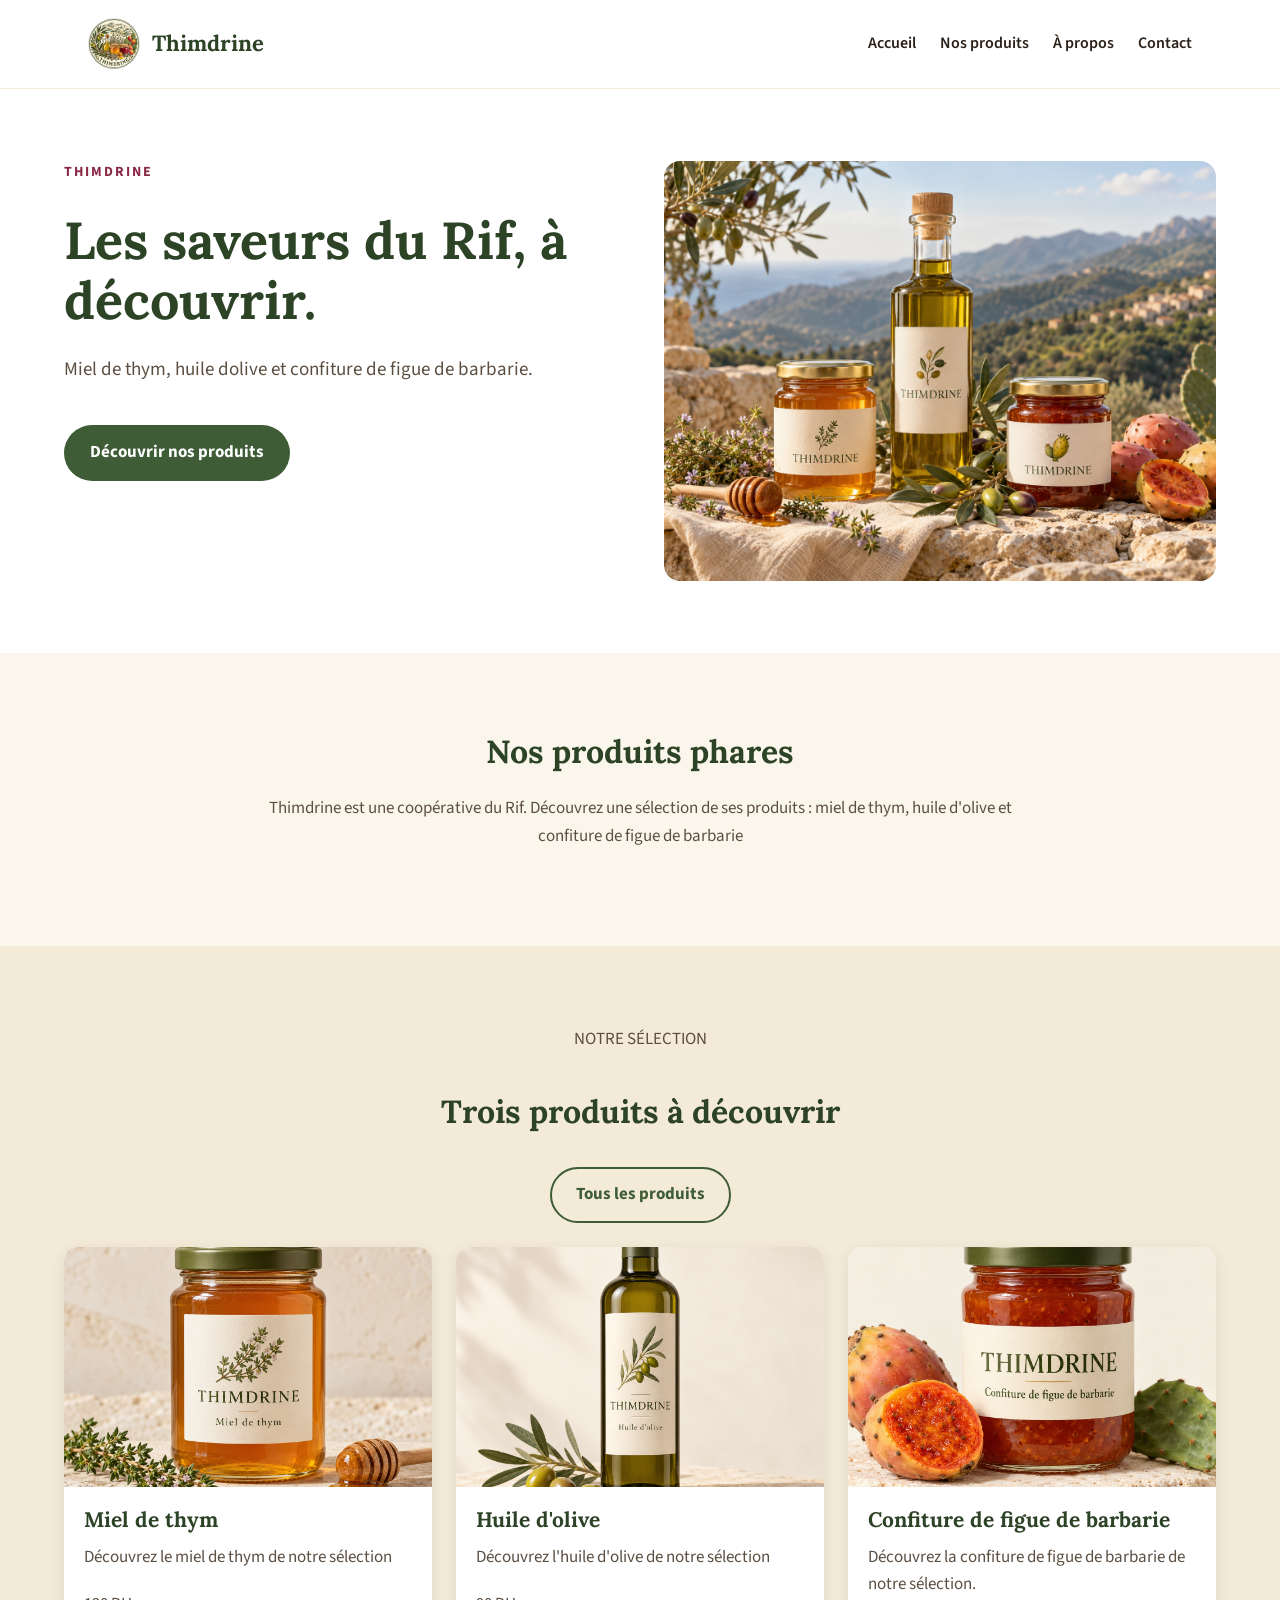
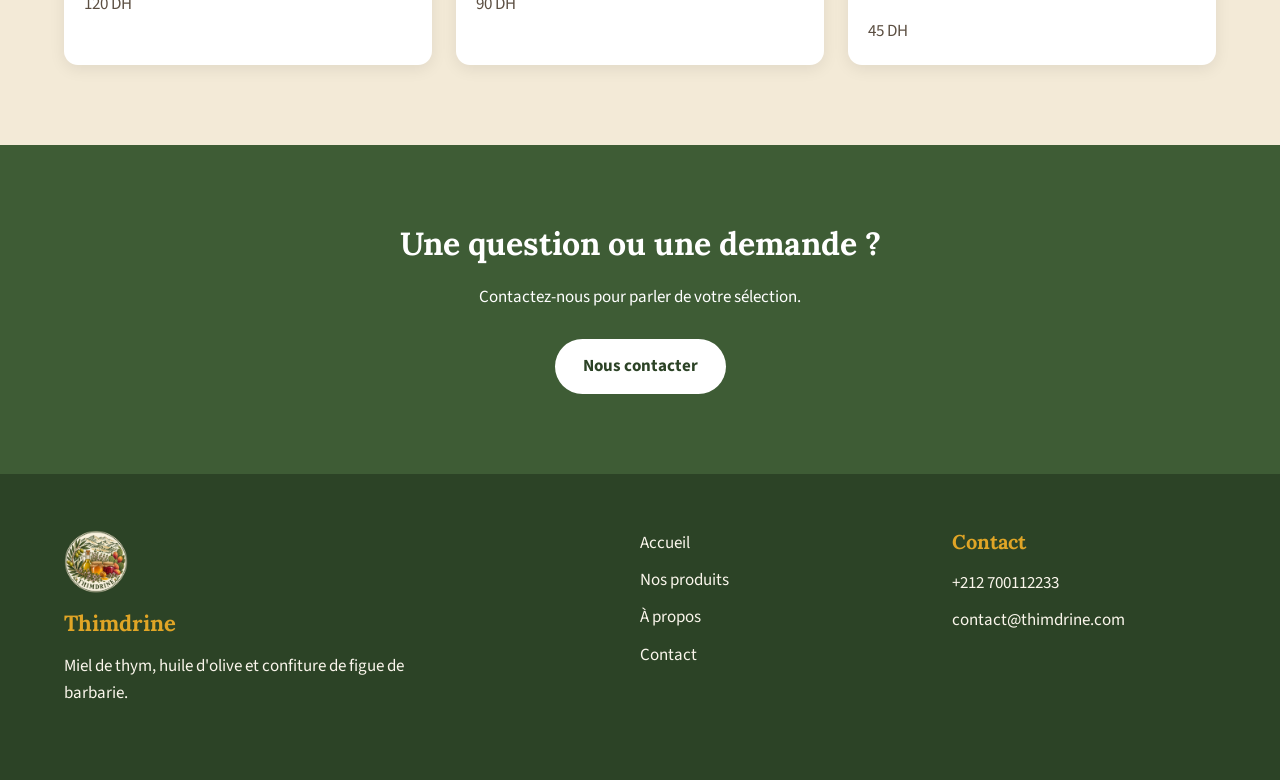
==== index.html @ eb9370e1 "Thimdrine website" ====
<!DOCTYPE html>
<html lang="fr">
<head>
  <meta charset="UTF-8">
  <meta name="viewport" content="width=device-width, initial-scale=1.0">
  <link rel="stylesheet" href="css/style.css">
  <title>Thimdrine - Accueil</title>
</head>

<body>

<header> 
<nav>
    <a href="index.html">
      <img src="images/logo.png" alt="Logo Thimdrine">
      <span>Thimdrine</span>
    </a>
    
    <ul>

  <li><a href="index.html">Accueil</a></li>
  <li><a href="produits.html">Nos produits</a></li>
  <li><a href="apropos.html">À propos</a></li>
  <li><a href="contact.html">Contact</a></li>
    </ul>

</nav>
</header>
<main>
<section class="hero">
    <p>THIMDRINE</p>
    <h1>Les saveurs du Rif, à découvrir.</h1>
    <p>Miel de thym, huile dolive et confiture de figue de barbarie.</p>
    <a href="produits.html">Découvrir nos produits</a>
    <img src="images/hero.png"  alt="Photo des produits de Thimdrine"> 
</section>      

<section class="products-intro">
  <h2>Nos produits phares</h2>
  <p> Thimdrine est une coopérative du Rif. Découvrez une sélection de ses produits : miel de thym, huile d'olive et confiture de figue de barbarie</p>
</section>

<section class="featured-products">
  <p>NOTRE SÉLECTION</p>
  <h2>Trois produits à découvrir</h2>
  <a href="produits.html">Tous les produits</a>
  <div class="product-card">
    <img src="images/miel.png" alt="Miel de thym Thimdrine">
    <h3>Miel de thym</h3>
    <p>Découvrez le miel de thym de notre sélection</p>
    <p>120 DH</p>
  </div>
  <div class="product-card">
    <img src="images/huile.png" alt="huile Thimdrine">
      <h3>Huile d'olive</h3>
      <p>Découvrez l'huile d'olive de notre sélection</p>
      <p>90 DH</p>
  </div>
  <div class="product-card">
    <img src="images/confiture.png" alt="confiture Thimdrine">
    <h3>Confiture de figue de barbarie</h3>
    <p>Découvrez la confiture de figue de barbarie de notre sélection.</p>
    <p>45 DH </p>
  </div>
</section>
<section class="contact-cta">
  <h2>Une question ou une demande ?</h2>
  <p>Contactez-nous pour parler de votre sélection.</p>
      <a href="contact.html">Nous contacter</a>
</section>

</main>
<footer>
  <div class="footer-brand">
    <img src="images/logo.png" alt="logo Thimdrine">
    <span>Thimdrine</span>
    <p>Miel de thym, huile d'olive et confiture de figue de barbarie.</p>
  </div>
  <div class="footer-nav">
    <nav>
      <ul>
        <li><a href="index.html">Accueil</a></li>
        <li><a href="produits.html">Nos produits</a></li>
        <li><a href="apropos.html">À propos</a></li>
        <li><a href="contact.html">Contact</a></li>


      </ul>

    </nav>

  </div>
  <div class="footer-contact">
    <h3>Contact</h3>
    <p>+212 700112233</p>
    <p>contact@thimdrine.com</p>

  </div>
</footer>
</body>
</html>
---- css/style.css ----
@import url('https://fonts.googleapis.com/css2?family=Lora:wght@400;500;600;700&family=Source+Sans+3:wght@400;500;600;700&display=swap');

:root {
  --couleur-thym: #3E5C35;
  --couleur-thym-fonce: #2C4326;
  --couleur-miel: #E0A526;
  --couleur-figue: #8A2846;
  --couleur-lin: #FBF6EC;
  --couleur-sable: #F3EAD7;
  --couleur-terre: #2B2118;
  --couleur-terre-douce: #5C4F42;
  --couleur-blanc: #FFFFFF;
}

* {
  margin: 0;
  padding: 0;
  box-sizing: border-box;
}

body {
  font-family: 'Source Sans 3', Arial, sans-serif;
  font-size: 17px;
  line-height: 1.6;
  color: var(--couleur-terre);
  background-color: var(--couleur-lin);
}

h1,
h2,
h3 {
  font-family: 'Lora', Georgia, serif;
  line-height: 1.2;
  color: var(--couleur-thym-fonce);
}

h1 {
  font-size: 48px;
}

h2 {
  font-size: 32px;
}

h3 {
  font-size: 21px;
}

p {
  margin-bottom: 16px;
}

a {
  color: var(--couleur-thym);
  text-decoration: none;
}

a:hover {
  color: var(--couleur-thym-fonce);
}

img {
  display: block;
  max-width: 100%;
  height: auto;
}

header {
  background-color: var(--couleur-blanc);
  border-bottom: 1px solid var(--couleur-sable);
}

header nav {
  max-width: 1152px;
  margin: 0 auto;
  padding: 16px 24px;
  display: flex;
  justify-content: space-between;
  align-items: center;
  gap: 32px;
  min-height: 88px;
}

header nav > a {
  display: flex;
  align-items: center;
  gap: 12px;
  color: var(--couleur-thym-fonce);
  font-family: 'Lora', Georgia, serif;
  font-size: 22px;
  font-weight: 700;
  white-space: nowrap;
}

header nav > a img {
  width: 52px;
  height: 52px;
  object-fit: contain;
}

header nav ul {
  display: flex;
  align-items: center;
  flex-wrap: wrap;
  gap: 24px;
  list-style: none;
}

header nav ul a {
  color: var(--couleur-terre);
  font-size: 16px;
  font-weight: 600;
  padding: 8px 0;
  transition: color 0.2s ease;
}

header nav ul a:hover {
  color: var(--couleur-thym);
}

.hero {
  display: grid;
  grid-template-columns: minmax(0, 1fr) minmax(0, 1fr);
  align-items: center;
  align-content: center;
  column-gap: 48px;
  row-gap: 12px;
  padding: 72px max(24px, calc((100% - 1152px) / 2));
  background-color: var(--couleur-blanc);
  min-height: 560px;
}

.hero > :not(img):not(.hero-image):not(.hero-content) {
  grid-column: 1;
}

.hero > img,
.hero > .hero-image {
  grid-column: 2;
  grid-row: 1 / span 6;
  align-self: center;
}

.hero > .hero-content {
  grid-column: 1 / -1;
  display: grid;
  grid-template-columns: 1fr 1fr;
  align-items: center;
  gap: 48px;
}

.hero > p:first-of-type,
.hero .hero-text > p:first-of-type {
  color: var(--couleur-figue);
  font-size: 14px;
  font-weight: 700;
  letter-spacing: 2px;
  text-transform: uppercase;
}

.hero h1 {
  max-width: 600px;
  font-size: 52px;
  line-height: 1.15;
  margin-bottom: 12px;
}

.hero p:not(:first-of-type),
.hero .hero-text p:not(:first-of-type) {
  max-width: 510px;
  font-size: 19px;
  color: var(--couleur-terre-douce);
}

.hero a {
  display: inline-block;
  justify-self: start;
  width: fit-content;
  padding: 14px 26px;
  margin-top: 12px;
  border-radius: 30px;
  background-color: var(--couleur-thym);
  color: var(--couleur-blanc);
  font-weight: 700;
  text-align: center;
  transition: background-color 0.2s ease;
}

.hero a:hover {
  background-color: var(--couleur-thym-fonce);
}

.hero > img,
.hero .hero-image img {
  width: 100%;
  height: 420px;
  object-fit: cover;
  border-radius: 16px;
}

main > .hero + section {
  padding: 80px 24px;
  background-color: var(--couleur-lin);
  text-align: center;
}

main > .hero + section > * {
  max-width: 800px;
  margin-left: auto;
  margin-right: auto;
}

main > .hero + section h2 {
  margin-bottom: 24px;
}

main > .hero + section p {
  color: var(--couleur-terre-douce);
}

main > .hero + section a {
  display: inline-block;
  margin-top: 12px;
  font-weight: 700;
}

main > .hero + section + section {
  display: grid;
  grid-template-columns: repeat(3, minmax(0, 1fr));
  gap: 24px;
  padding: 80px max(24px, calc((100% - 1152px) / 2));
  background-color: var(--couleur-sable);
}

main > .hero + section + section > :not(article):not(.product-card):not(.produit-card):not(.card):not(.carte) {
  grid-column: 1 / -1;
}

main > .hero + section + section > h2,
main > .hero + section + section > p {
  text-align: center;
}

main > .hero + section + section h2 {
  margin-bottom: 12px;
}

main > .hero + section + section > p {
  color: var(--couleur-terre-douce);
}

.product-grid,
.products-grid,
.products-list,
.cartes,
.cards,
.product-cards {
  display: grid;
  grid-template-columns: repeat(3, minmax(0, 1fr));
  gap: 24px;
}

.product-card,
.produit-card,
.card,
.carte,
main > .hero + section + section article {
  background-color: var(--couleur-blanc);
  border-radius: 14px;
  overflow: hidden;
  box-shadow: 0 4px 16px rgba(0, 0, 0, 0.08);
  transition: transform 0.2s ease;
}

.product-card:hover,
.produit-card:hover,
.card:hover,
.carte:hover,
main > .hero + section + section article:hover {
  transform: translateY(-4px);
}

.product-card img,
.produit-card img,
.card img,
.carte img,
main > .hero + section + section article img {
  width: 100%;
  height: 240px;
  object-fit: cover;
}

.product-card h3,
.produit-card h3,
.card h3,
.carte h3,
main > .hero + section + section article h3 {
  margin: 20px 20px 12px;
}

.product-card p,
.produit-card p,
.card p,
.carte p,
main > .hero + section + section article p {
  margin: 0 20px 20px;
  color: var(--couleur-terre-douce);
}

.product-card a,
.produit-card a,
.card a,
.carte a,
main > .hero + section + section article a {
  display: inline-block;
  margin: 0 20px 24px;
  font-weight: 700;
}

main > .hero + section + section > a {
  justify-self: center;
  display: inline-block;
  padding: 12px 24px;
  border: 2px solid var(--couleur-thym);
  border-radius: 30px;
  font-weight: 700;
}

main > .hero + section + section > a:hover {
  background-color: var(--couleur-thym);
  color: var(--couleur-blanc);
}

.contact-cta,
main > .hero + section + section + section {
  padding: 80px 24px;
  background-color: var(--couleur-thym);
  color: var(--couleur-blanc);
  text-align: center;
}

.contact-cta h2,
main > .hero + section + section + section h2 {
  color: var(--couleur-blanc);
  margin-bottom: 20px;
}

.contact-cta p,
main > .hero + section + section + section p {
  max-width: 600px;
  margin: 0 auto 28px;
}

.contact-cta a,
main > .hero + section + section + section > a {
  display: inline-block;
  padding: 14px 28px;
  background-color: var(--couleur-blanc);
  color: var(--couleur-thym-fonce);
  border-radius: 30px;
  font-weight: 700;
}

.contact-cta a:hover,
main > .hero + section + section + section > a:hover {
  background-color: var(--couleur-sable);
}

footer {
  display: grid;
  grid-template-columns: 2fr 1fr 1fr;
  gap: 48px;
  padding: 56px max(24px, calc((100% - 1152px) / 2));
  background-color: var(--couleur-thym-fonce);
  color: var(--couleur-lin);
}

footer h2,
footer h3 {
  color: var(--couleur-miel);
  font-size: 20px;
  margin-bottom: 16px;
}

.footer-brand img {
  width: 64px;
  height: 64px;
  object-fit: contain;
  margin-bottom: 12px;
}

.footer-brand span {
  display: block;
  font-family: 'Lora', Georgia, serif;
  font-size: 22px;
  font-weight: 700;
  color: var(--couleur-miel);
  margin-bottom: 12px;
}

.footer-brand p {
  max-width: 350px;
  color: var(--couleur-lin);
}

.footer-nav ul {
  list-style: none;
}

.footer-nav li {
  margin-bottom: 10px;
}

footer a {
  color: var(--couleur-lin);
}

footer a:hover {
  color: var(--couleur-miel);
}

.footer-contact p {
  margin-bottom: 10px;
  overflow-wrap: anywhere;
}

@media (max-width: 900px) {
  header nav {
    gap: 20px;
  }

  header nav ul {
    gap: 14px;
  }

  .hero {
    column-gap: 28px;
  }

  .hero h1 {
    font-size: 40px;
  }

  .hero > img,
  .hero .hero-image img {
    height: 340px;
  }

  main > .hero + section + section,
  .product-grid,
  .products-grid,
  .products-list,
  .cartes,
  .cards,
  .product-cards {
    grid-template-columns: repeat(2, minmax(0, 1fr));
  }

  footer {
    grid-template-columns: repeat(2, 1fr);
  }
}

@media (max-width: 600px) {
  body {
    font-size: 16px;
  }

  header nav {
    flex-direction: column;
    gap: 16px;
    padding: 16px;
  }

  header nav ul {
    justify-content: center;
    gap: 12px 18px;
  }

  header nav ul a {
    font-size: 14px;
  }

  .hero {
    grid-template-columns: 1fr;
    padding: 48px 20px;
    row-gap: 16px;
    min-height: auto;
  }

  .hero > :not(img):not(.hero-image):not(.hero-content) {
    grid-column: 1;
  }

  .hero > img,
  .hero > .hero-image {
    grid-column: 1;
    grid-row: auto;
  }

  .hero > .hero-content {
    grid-template-columns: 1fr;
    gap: 32px;
  }

  .hero h1 {
    font-size: 35px;
  }

  .hero p:not(:first-of-type),
  .hero .hero-text p:not(:first-of-type) {
    font-size: 17px;
  }

  .hero > img,
  .hero .hero-image img {
    height: 260px;
  }

  h2 {
    font-size: 27px;
  }

  main > .hero + section,
  main > .hero + section + section,
  .contact-cta,
  main > .hero + section + section + section {
    padding: 56px 20px;
  }

  main > .hero + section + section,
  .product-grid,
  .products-grid,
  .products-list,
  .cartes,
  .cards,
  .product-cards {
    grid-template-columns: 1fr;
  }

  footer {
    grid-template-columns: 1fr;
    gap: 32px;
    padding: 48px 24px;
  }
}



main > section:first-child:not([class]) {
  background-color: var(--couleur-blanc);
  padding: 70px 24px;
  text-align: center;
}

main > section:first-child:not([class]) p:first-child {
  color: var(--couleur-figue);
  font-size: 14px;
  font-weight: 700;
  letter-spacing: 2px;
  margin-bottom: 12px;
}

main > section:first-child:not([class]) h1 {
  font-size: 48px;
  margin-bottom: 20px;
}

main > section:first-child:not([class]) p:last-child {
  color: var(--couleur-terre-douce);
  font-size: 18px;
  max-width: 600px;
  margin: 0 auto;
}

.produits {
  display: grid;
  grid-template-columns: repeat(3, 1fr);
  gap: 24px;
  max-width: 1200px;
  margin: 0 auto;
  padding: 80px 24px;
}

.produits .product-card {
  display: flex;
  flex-direction: column;
  background-color: var(--couleur-blanc);
  border-radius: 14px;
  overflow: hidden;
  box-shadow: 0 4px 16px rgba(0, 0, 0, 0.08);
}

.produits .product-card img {
  width: 100%;
  height: 240px;
  object-fit: cover;
}

.produits .product-card h3 {
  font-size: 21px;
  margin: 20px 20px 12px;
}

.produits .product-card p {
  margin: 0 20px 16px;
  color: var(--couleur-terre-douce);
}

.produits .product-card p:last-child {
  margin-top: auto;
  padding-top: 12px;
  padding-bottom: 12px;
  font-size: 22px;
  font-weight: 700;
  color: var(--couleur-figue);
}

@media (max-width: 900px) {
  .produits {
    grid-template-columns: repeat(2, 1fr);
    padding: 60px 24px;
  }
}

@media (max-width: 600px) {
  main > section:first-child:not([class]) {
    padding: 50px 20px;
  }

  main > section:first-child:not([class]) h1 {
    font-size: 36px;
  }

  main > section:first-child:not([class]) p:last-child {
    font-size: 16px;
  }

  .produits {
    grid-template-columns: 1fr;
    padding: 50px 20px;
  }
  
  .produits .product-card img {
    height: 220px;
  }
}
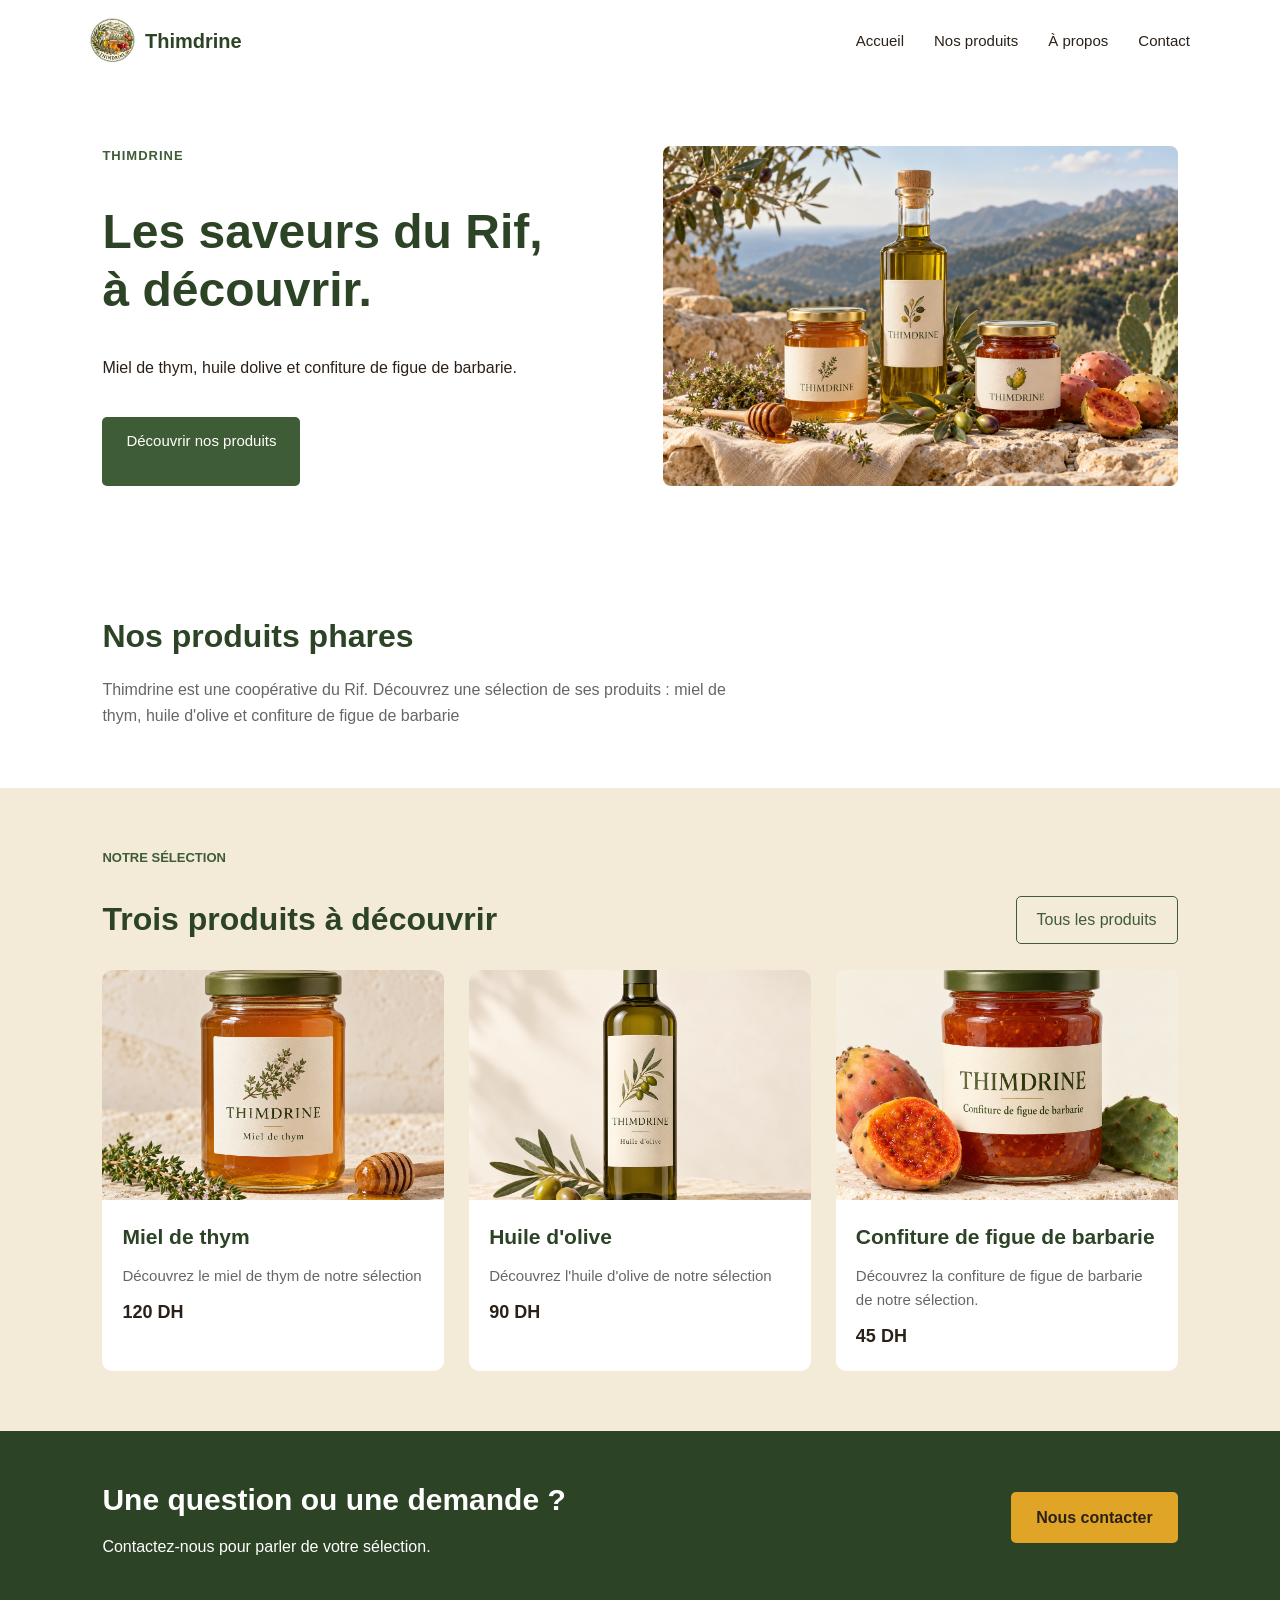
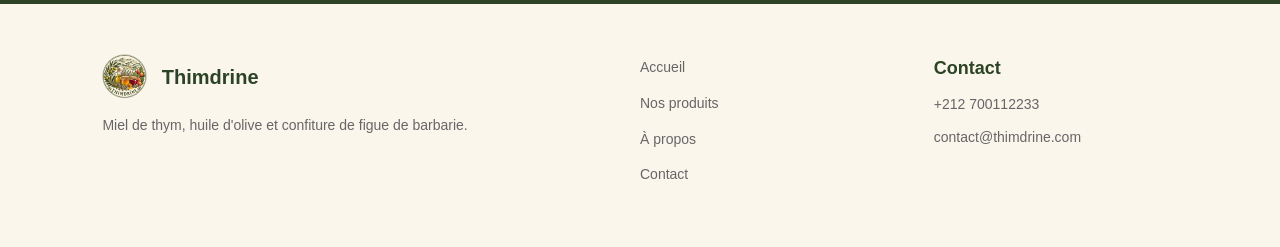
==== commit 50cde409: "Complete Accueil page with HTML and CSS" ====
--- a/index.html
+++ b/index.html
@@ -1,3 +1,4 @@
+
 <!DOCTYPE html>
 <html lang="fr">
 <head>
@@ -32,7 +33,7 @@
     <h1>Les saveurs du Rif, à découvrir.</h1>
     <p>Miel de thym, huile dolive et confiture de figue de barbarie.</p>
     <a href="produits.html">Découvrir nos produits</a>
-    <img src="images/hero.png"  alt="Photo des produits de Thimdrine"> 
+    <img src="images/hero.png" alt="Photo des produits de Thimdrine"> 
 </section>      
 
 <section class="products-intro">
@@ -83,19 +84,14 @@
         <li><a href="produits.html">Nos produits</a></li>
         <li><a href="apropos.html">À propos</a></li>
         <li><a href="contact.html">Contact</a></li>
-
-
       </ul>
-
     </nav>
-
   </div>
   <div class="footer-contact">
     <h3>Contact</h3>
     <p>+212 700112233</p>
     <p>contact@thimdrine.com</p>
-
   </div>
 </footer>
 </body>
-</html>+</html>
--- a/css/style.css
+++ b/css/style.css
@@ -1,16 +1,12 @@
-
-@import url('https://fonts.googleapis.com/css2?family=Lora:wght@400;500;600;700&family=Source+Sans+3:wght@400;500;600;700&display=swap');
 
 :root {
-  --couleur-thym: #3E5C35;
-  --couleur-thym-fonce: #2C4326;
-  --couleur-miel: #E0A526;
-  --couleur-figue: #8A2846;
-  --couleur-lin: #FBF6EC;
-  --couleur-sable: #F3EAD7;
-  --couleur-terre: #2B2118;
-  --couleur-terre-douce: #5C4F42;
-  --couleur-blanc: #FFFFFF;
+  --green: #3E5C35;
+  --dark-green: #2C4326;
+  --gold: #E0A526;
+  --cream: #FBF6EC;
+  --beige: #F3EAD7;
+  --white: #FFFFFF;
+  --text: #2B2118;
 }
 
 * {
@@ -20,388 +16,268 @@
 }
 
 body {
-  font-family: 'Source Sans 3', Arial, sans-serif;
-  font-size: 17px;
+  font-family: Arial, sans-serif;
+  font-size: 16px;
   line-height: 1.6;
-  color: var(--couleur-terre);
-  background-color: var(--couleur-lin);
-}
-
-h1,
-h2,
-h3 {
-  font-family: 'Lora', Georgia, serif;
-  line-height: 1.2;
-  color: var(--couleur-thym-fonce);
-}
-
-h1 {
-  font-size: 48px;
-}
-
-h2 {
-  font-size: 32px;
-}
-
-h3 {
-  font-size: 21px;
-}
-
-p {
-  margin-bottom: 16px;
+  color: var(--text);
+  background-color: var(--cream);
+}
+
+h1, h2, h3 {
+  color: var(--dark-green);
 }
 
 a {
-  color: var(--couleur-thym);
   text-decoration: none;
-}
-
-a:hover {
-  color: var(--couleur-thym-fonce);
+  color: var(--green);
 }
 
 img {
-  display: block;
   max-width: 100%;
-  height: auto;
 }
 
 header {
-  background-color: var(--couleur-blanc);
-  border-bottom: 1px solid var(--couleur-sable);
+  background-color: var(--white);
 }
 
 header nav {
-  max-width: 1152px;
+  max-width: 1150px;
   margin: 0 auto;
-  padding: 16px 24px;
+  padding: 18px 25px;
   display: flex;
   justify-content: space-between;
   align-items: center;
-  gap: 32px;
-  min-height: 88px;
 }
 
 header nav > a {
   display: flex;
   align-items: center;
-  gap: 12px;
-  color: var(--couleur-thym-fonce);
-  font-family: 'Lora', Georgia, serif;
-  font-size: 22px;
-  font-weight: 700;
-  white-space: nowrap;
-}
-
-header nav > a img {
-  width: 52px;
-  height: 52px;
+  gap: 10px;
+  color: var(--dark-green);
+  font-size: 20px;
+  font-weight: bold;
+}
+
+header nav img {
+  width: 45px;
+  height: 45px;
   object-fit: contain;
 }
 
 header nav ul {
   display: flex;
-  align-items: center;
-  flex-wrap: wrap;
-  gap: 24px;
+  gap: 30px;
   list-style: none;
 }
 
 header nav ul a {
-  color: var(--couleur-terre);
-  font-size: 16px;
-  font-weight: 600;
-  padding: 8px 0;
-  transition: color 0.2s ease;
+  color: var(--text);
+  font-size: 15px;
 }
 
 header nav ul a:hover {
-  color: var(--couleur-thym);
+  color: var(--green);
 }
 
 .hero {
-  display: grid;
-  grid-template-columns: minmax(0, 1fr) minmax(0, 1fr);
-  align-items: center;
-  align-content: center;
-  column-gap: 48px;
-  row-gap: 12px;
-  padding: 72px max(24px, calc((100% - 1152px) / 2));
-  background-color: var(--couleur-blanc);
-  min-height: 560px;
-}
-
-.hero > :not(img):not(.hero-image):not(.hero-content) {
-  grid-column: 1;
-}
-
-.hero > img,
-.hero > .hero-image {
-  grid-column: 2;
-  grid-row: 1 / span 6;
-  align-self: center;
-}
-
-.hero > .hero-content {
-  grid-column: 1 / -1;
+  background-color: var(--white);
   display: grid;
   grid-template-columns: 1fr 1fr;
-  align-items: center;
-  gap: 48px;
-}
-
-.hero > p:first-of-type,
-.hero .hero-text > p:first-of-type {
-  color: var(--couleur-figue);
-  font-size: 14px;
-  font-weight: 700;
-  letter-spacing: 2px;
-  text-transform: uppercase;
+  gap: 15px 45px;
+  align-content: center;
+  padding: 65px 8%;
+  min-height: 460px;
+}
+
+.hero > p,
+.hero > h1,
+.hero > a {
+  grid-column: 1;
+}
+
+.hero > p:first-child {
+  color: var(--green);
+  font-size: 13px;
+  font-weight: bold;
+  letter-spacing: 1px;
 }
 
 .hero h1 {
-  max-width: 600px;
-  font-size: 52px;
-  line-height: 1.15;
-  margin-bottom: 12px;
-}
-
-.hero p:not(:first-of-type),
-.hero .hero-text p:not(:first-of-type) {
-  max-width: 510px;
-  font-size: 19px;
-  color: var(--couleur-terre-douce);
+  font-size: 48px;
+  line-height: 1.2;
+  max-width: 470px;
+}
+
+.hero > p {
+  max-width: 470px;
 }
 
 .hero a {
   display: inline-block;
   justify-self: start;
-  width: fit-content;
-  padding: 14px 26px;
-  margin-top: 12px;
-  border-radius: 30px;
-  background-color: var(--couleur-thym);
-  color: var(--couleur-blanc);
-  font-weight: 700;
-  text-align: center;
-  transition: background-color 0.2s ease;
+  background-color: var(--green);
+  color: var(--white);
+  padding: 12px 24px;
+  border-radius: 5px;
+  font-size: 15px;
 }
 
 .hero a:hover {
-  background-color: var(--couleur-thym-fonce);
-}
-
-.hero > img,
-.hero .hero-image img {
+  background-color: var(--dark-green);
+}
+
+.hero > img {
+  grid-column: 2;
+  grid-row: 1 / 5;
+  align-self: center;
   width: 100%;
-  height: 420px;
+  height: 340px;
   object-fit: cover;
-  border-radius: 16px;
-}
-
-main > .hero + section {
-  padding: 80px 24px;
-  background-color: var(--couleur-lin);
-  text-align: center;
-}
-
-main > .hero + section > * {
-  max-width: 800px;
-  margin-left: auto;
-  margin-right: auto;
-}
-
-main > .hero + section h2 {
-  margin-bottom: 24px;
-}
-
-main > .hero + section p {
-  color: var(--couleur-terre-douce);
-}
-
-main > .hero + section a {
-  display: inline-block;
-  margin-top: 12px;
-  font-weight: 700;
-}
-
-main > .hero + section + section {
+  border-radius: 8px;
+}
+
+.products-intro {
+  background-color: var(--white);
+  padding: 60px 8%;
+}
+
+.products-intro h2 {
+  font-size: 32px;
+  margin-bottom: 15px;
+}
+
+.products-intro p {
+  max-width: 650px;
+  color: #666666;
+}
+
+.featured-products {
+  background-color: var(--beige);
+  padding: 60px 8%;
   display: grid;
-  grid-template-columns: repeat(3, minmax(0, 1fr));
-  gap: 24px;
-  padding: 80px max(24px, calc((100% - 1152px) / 2));
-  background-color: var(--couleur-sable);
-}
-
-main > .hero + section + section > :not(article):not(.product-card):not(.produit-card):not(.card):not(.carte) {
-  grid-column: 1 / -1;
-}
-
-main > .hero + section + section > h2,
-main > .hero + section + section > p {
-  text-align: center;
-}
-
-main > .hero + section + section h2 {
-  margin-bottom: 12px;
-}
-
-main > .hero + section + section > p {
-  color: var(--couleur-terre-douce);
-}
-
-.product-grid,
-.products-grid,
-.products-list,
-.cartes,
-.cards,
-.product-cards {
+  grid-template-columns: repeat(3, 1fr);
+  gap: 25px;
+}
+
+.featured-products > p {
+  grid-column: 1 / 4;
+  color: var(--green);
+  font-size: 13px;
+  font-weight: bold;
+}
+
+.featured-products > h2 {
+  grid-column: 1 / 3;
+  font-size: 32px;
+}
+
+.featured-products > a {
+  grid-column: 3;
+  justify-self: end;
+  align-self: center;
+  border: 1px solid var(--green);
+  padding: 10px 20px;
+  border-radius: 5px;
+  color: var(--green);
+}
+
+.featured-products > a:hover {
+  background-color: var(--green);
+  color: var(--white);
+}
+
+.product-card {
+  background-color: var(--white);
+  border-radius: 10px;
+  overflow: hidden;
+}
+
+.product-card img {
+  display: block;
+  width: 100%;
+  height: 230px;
+  object-fit: cover;
+}
+
+.product-card h3 {
+  font-size: 21px;
+  margin: 20px 20px 10px;
+}
+
+.product-card p {
+  margin: 10px 20px;
+  color: #666666;
+  font-size: 15px;
+}
+
+.product-card p:last-child {
+  color: var(--text);
+  font-size: 18px;
+  font-weight: bold;
+  margin-bottom: 20px;
+}
+
+.contact-cta {
   display: grid;
-  grid-template-columns: repeat(3, minmax(0, 1fr));
-  gap: 24px;
-}
-
-.product-card,
-.produit-card,
-.card,
-.carte,
-main > .hero + section + section article {
-  background-color: var(--couleur-blanc);
-  border-radius: 14px;
-  overflow: hidden;
-  box-shadow: 0 4px 16px rgba(0, 0, 0, 0.08);
-  transition: transform 0.2s ease;
-}
-
-.product-card:hover,
-.produit-card:hover,
-.card:hover,
-.carte:hover,
-main > .hero + section + section article:hover {
-  transform: translateY(-4px);
-}
-
-.product-card img,
-.produit-card img,
-.card img,
-.carte img,
-main > .hero + section + section article img {
-  width: 100%;
-  height: 240px;
-  object-fit: cover;
-}
-
-.product-card h3,
-.produit-card h3,
-.card h3,
-.carte h3,
-main > .hero + section + section article h3 {
-  margin: 20px 20px 12px;
-}
-
-.product-card p,
-.produit-card p,
-.card p,
-.carte p,
-main > .hero + section + section article p {
-  margin: 0 20px 20px;
-  color: var(--couleur-terre-douce);
-}
-
-.product-card a,
-.produit-card a,
-.card a,
-.carte a,
-main > .hero + section + section article a {
-  display: inline-block;
-  margin: 0 20px 24px;
-  font-weight: 700;
-}
-
-main > .hero + section + section > a {
-  justify-self: center;
-  display: inline-block;
-  padding: 12px 24px;
-  border: 2px solid var(--couleur-thym);
-  border-radius: 30px;
-  font-weight: 700;
-}
-
-main > .hero + section + section > a:hover {
-  background-color: var(--couleur-thym);
-  color: var(--couleur-blanc);
-}
-
-.contact-cta,
-main > .hero + section + section + section {
-  padding: 80px 24px;
-  background-color: var(--couleur-thym);
-  color: var(--couleur-blanc);
-  text-align: center;
-}
-
-.contact-cta h2,
-main > .hero + section + section + section h2 {
-  color: var(--couleur-blanc);
-  margin-bottom: 20px;
-}
-
-.contact-cta p,
-main > .hero + section + section + section p {
-  max-width: 600px;
-  margin: 0 auto 28px;
-}
-
-.contact-cta a,
-main > .hero + section + section + section > a {
-  display: inline-block;
-  padding: 14px 28px;
-  background-color: var(--couleur-blanc);
-  color: var(--couleur-thym-fonce);
-  border-radius: 30px;
-  font-weight: 700;
-}
-
-.contact-cta a:hover,
-main > .hero + section + section + section > a:hover {
-  background-color: var(--couleur-sable);
+  grid-template-columns: 1fr auto;
+  gap: 10px 30px;
+  align-items: center;
+  background-color: var(--dark-green);
+  padding: 45px 8%;
+}
+
+.contact-cta h2 {
+  grid-column: 1;
+  color: var(--white);
+  font-size: 30px;
+}
+
+.contact-cta p {
+  grid-column: 1;
+  color: var(--white);
+}
+
+.contact-cta a {
+  grid-column: 2;
+  grid-row: 1 / 3;
+  background-color: var(--gold);
+  color: var(--text);
+  padding: 13px 25px;
+  border-radius: 5px;
+  font-weight: bold;
 }
 
 footer {
   display: grid;
   grid-template-columns: 2fr 1fr 1fr;
-  gap: 48px;
-  padding: 56px max(24px, calc((100% - 1152px) / 2));
-  background-color: var(--couleur-thym-fonce);
-  color: var(--couleur-lin);
-}
-
-footer h2,
-footer h3 {
-  color: var(--couleur-miel);
+  gap: 50px;
+  background-color: var(--cream);
+  padding: 50px 8%;
+}
+
+.footer-brand img {
+  display: inline-block;
+  vertical-align: middle;
+  width: 45px;
+}
+
+.footer-brand span {
+  display: inline-block;
+  vertical-align: middle;
+  margin-left: 10px;
   font-size: 20px;
-  margin-bottom: 16px;
-}
-
-.footer-brand img {
-  width: 64px;
-  height: 64px;
-  object-fit: contain;
-  margin-bottom: 12px;
-}
-
-.footer-brand span {
-  display: block;
-  font-family: 'Lora', Georgia, serif;
-  font-size: 22px;
-  font-weight: 700;
-  color: var(--couleur-miel);
-  margin-bottom: 12px;
+  font-weight: bold;
+  color: var(--dark-green);
 }
 
 .footer-brand p {
-  max-width: 350px;
-  color: var(--couleur-lin);
+  margin-top: 15px;
+}
+
+footer p,
+footer a {
+  color: #666666;
+  font-size: 14px;
 }
 
 .footer-nav ul {
@@ -412,237 +288,95 @@
   margin-bottom: 10px;
 }
 
-footer a {
-  color: var(--couleur-lin);
-}
-
-footer a:hover {
-  color: var(--couleur-miel);
+.footer-contact h3 {
+  font-size: 18px;
+  margin-bottom: 10px;
 }
 
 .footer-contact p {
   margin-bottom: 10px;
-  overflow-wrap: anywhere;
-}
-
-@media (max-width: 900px) {
-  header nav {
-    gap: 20px;
-  }
-
-  header nav ul {
-    gap: 14px;
-  }
-
+}
+
+@media (max-width: 850px) {
   .hero {
-    column-gap: 28px;
-  }
-
-  .hero h1 {
-    font-size: 40px;
-  }
-
-  .hero > img,
-  .hero .hero-image img {
-    height: 340px;
-  }
-
-  main > .hero + section + section,
-  .product-grid,
-  .products-grid,
-  .products-list,
-  .cartes,
-  .cards,
-  .product-cards {
-    grid-template-columns: repeat(2, minmax(0, 1fr));
+    grid-template-columns: 1fr;
+    padding: 45px 6%;
+  }
+
+  .hero > img {
+    grid-column: 1;
+    grid-row: 5;
+    height: 300px;
+  }
+
+  .featured-products {
+    grid-template-columns: 1fr 1fr;
+    padding: 45px 6%;
+  }
+
+  .featured-products > p,
+  .featured-products > h2,
+  .featured-products > a {
+    grid-column: 1 / 3;
+  }
+
+  .featured-products > a {
+    justify-self: start;
   }
 
   footer {
-    grid-template-columns: repeat(2, 1fr);
+    grid-template-columns: 1fr 1fr;
   }
 }
 
 @media (max-width: 600px) {
-  body {
-    font-size: 16px;
-  }
-
   header nav {
     flex-direction: column;
-    gap: 16px;
-    padding: 16px;
+    gap: 15px;
   }
 
   header nav ul {
+    flex-wrap: wrap;
     justify-content: center;
-    gap: 12px 18px;
-  }
-
-  header nav ul a {
-    font-size: 14px;
-  }
-
-  .hero {
+    gap: 15px;
+  }
+
+  .hero h1 {
+    font-size: 35px;
+  }
+
+  .hero > img {
+    height: 240px;
+  }
+
+  .products-intro {
+    padding: 45px 6%;
+  }
+
+  .featured-products {
     grid-template-columns: 1fr;
-    padding: 48px 20px;
-    row-gap: 16px;
-    min-height: auto;
-  }
-
-  .hero > :not(img):not(.hero-image):not(.hero-content) {
+  }
+
+  .featured-products > p,
+  .featured-products > h2,
+  .featured-products > a {
     grid-column: 1;
   }
 
-  .hero > img,
-  .hero > .hero-image {
+  .contact-cta {
+    grid-template-columns: 1fr;
+    padding: 40px 6%;
+  }
+
+  .contact-cta a {
     grid-column: 1;
     grid-row: auto;
-  }
-
-  .hero > .hero-content {
-    grid-template-columns: 1fr;
-    gap: 32px;
-  }
-
-  .hero h1 {
-    font-size: 35px;
-  }
-
-  .hero p:not(:first-of-type),
-  .hero .hero-text p:not(:first-of-type) {
-    font-size: 17px;
-  }
-
-  .hero > img,
-  .hero .hero-image img {
-    height: 260px;
-  }
-
-  h2 {
-    font-size: 27px;
-  }
-
-  main > .hero + section,
-  main > .hero + section + section,
-  .contact-cta,
-  main > .hero + section + section + section {
-    padding: 56px 20px;
-  }
-
-  main > .hero + section + section,
-  .product-grid,
-  .products-grid,
-  .products-list,
-  .cartes,
-  .cards,
-  .product-cards {
-    grid-template-columns: 1fr;
+    justify-self: start;
   }
 
   footer {
     grid-template-columns: 1fr;
-    gap: 32px;
-    padding: 48px 24px;
-  }
-}
-
-
-
-main > section:first-child:not([class]) {
-  background-color: var(--couleur-blanc);
-  padding: 70px 24px;
-  text-align: center;
-}
-
-main > section:first-child:not([class]) p:first-child {
-  color: var(--couleur-figue);
-  font-size: 14px;
-  font-weight: 700;
-  letter-spacing: 2px;
-  margin-bottom: 12px;
-}
-
-main > section:first-child:not([class]) h1 {
-  font-size: 48px;
-  margin-bottom: 20px;
-}
-
-main > section:first-child:not([class]) p:last-child {
-  color: var(--couleur-terre-douce);
-  font-size: 18px;
-  max-width: 600px;
-  margin: 0 auto;
-}
-
-.produits {
-  display: grid;
-  grid-template-columns: repeat(3, 1fr);
-  gap: 24px;
-  max-width: 1200px;
-  margin: 0 auto;
-  padding: 80px 24px;
-}
-
-.produits .product-card {
-  display: flex;
-  flex-direction: column;
-  background-color: var(--couleur-blanc);
-  border-radius: 14px;
-  overflow: hidden;
-  box-shadow: 0 4px 16px rgba(0, 0, 0, 0.08);
-}
-
-.produits .product-card img {
-  width: 100%;
-  height: 240px;
-  object-fit: cover;
-}
-
-.produits .product-card h3 {
-  font-size: 21px;
-  margin: 20px 20px 12px;
-}
-
-.produits .product-card p {
-  margin: 0 20px 16px;
-  color: var(--couleur-terre-douce);
-}
-
-.produits .product-card p:last-child {
-  margin-top: auto;
-  padding-top: 12px;
-  padding-bottom: 12px;
-  font-size: 22px;
-  font-weight: 700;
-  color: var(--couleur-figue);
-}
-
-@media (max-width: 900px) {
-  .produits {
-    grid-template-columns: repeat(2, 1fr);
-    padding: 60px 24px;
-  }
-}
-
-@media (max-width: 600px) {
-  main > section:first-child:not([class]) {
-    padding: 50px 20px;
-  }
-
-  main > section:first-child:not([class]) h1 {
-    font-size: 36px;
-  }
-
-  main > section:first-child:not([class]) p:last-child {
-    font-size: 16px;
-  }
-
-  .produits {
-    grid-template-columns: 1fr;
-    padding: 50px 20px;
-  }
-  
-  .produits .product-card img {
-    height: 220px;
-  }
-}
+    gap: 30px;
+    padding: 40px 6%;
+  }
+}
